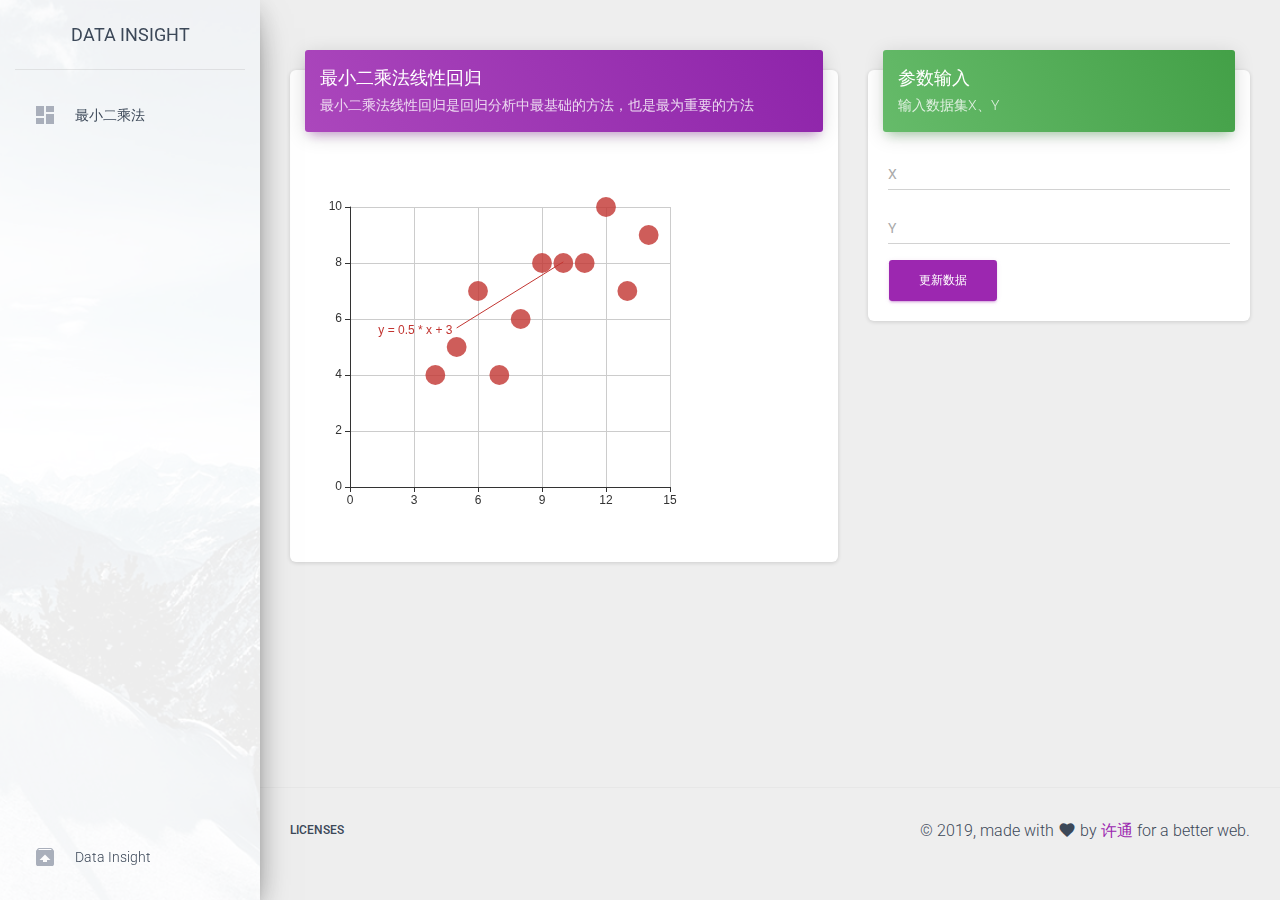
==== index.htm @ 3586f32a "整合界面" ====
<!DOCTYPE html>
<html lang="en">

<head>
  <meta charset="utf-8" />
  <link rel="apple-touch-icon" sizes="76x76" href="./assets/img/apple-icon.png">
  <link rel="icon" type="image/png" href="./assets/img/favicon.png">
  <meta http-equiv="X-UA-Compatible" content="IE=edge,chrome=1" />
  <title>
    Data Insight by 许通
  </title>
  <meta content='width=device-width, initial-scale=1.0, maximum-scale=1.0, user-scalable=0, shrink-to-fit=no' name='viewport' />
  <!--     Fonts and icons     -->
  <link rel="stylesheet" type="text/css" href="https://fonts.googleapis.com/css?family=Roboto:300,400,500,700|Roboto+Slab:400,700|Material+Icons" />
  <!-- CSS Files -->
  <link href="./assets/css/material-dashboard.css?v=2.1.1" rel="stylesheet" />
  <!-- CSS Just for demo purpose, don't include it in your project -->
  <link href="./assets/demo/demo.css" rel="stylesheet" />
</head>

<body class="">
  <div class="wrapper ">
    <div class="sidebar" data-color="purple" data-background-color="white" data-image="./assets/img/sidebar-1.jpg">
      <!--
        Tip 1: You can change the color of the sidebar using: data-color="purple | azure | green | orange | danger"

        Tip 2: you can also add an image using data-image tag
    -->
      <div class="logo">
        <a href="#" class="simple-text logo-normal">
          Data Insight
        </a>
      </div>
      <div class="sidebar-wrapper">
        <ul class="nav">
          <li class="nav-item  ">
            <a class="nav-link" href="#">
              <i class="material-icons">dashboard</i>
              <p>最小二乘法</p>
            </a>
          </li>
         
          <li class="nav-item active-pro ">
            <a class="nav-link" href="#">
              <i class="material-icons">unarchive</i>
              <p>Data Insight</p>
            </a>
          </li>
        </ul>
      </div>
    </div>
    <div class="main-panel">
      <!-- End Navbar -->
      <div class="content">
        <div class="container-fluid">
          <div class="row">
            <div class="col-md-7 mr-auto">
              <div class="card">
                <div class="card-header card-header-primary">
                  <h4 class="card-title">最小二乘法线性回归</h4>
                  <p class="card-category">
                    最小二乘法线性回归是回归分析中最基础的方法，也是最为重要的方法
                  </p>
                </div>
                <div class="card-body">
                  <div class="table-responsive table-upgrade">
                    <div id="main" style="width: 400px;height:400px;"></div>
                  </div>
                </div>
              </div>
            </div>
            <div class="col-md-5 mr-auto" >
              <div class="card" >
                <div class="card-header card-header-success">
                  <h4 class="card-title">参数输入</h4>
                  <p class="card-category">输入数据集X、Y
                  </p>
                </div>
                <div class="card-body">
                    <div class="row">
                      <div class="col-md-12">
                        <div class="form-group">
                          <label class="bmd-label-floating" id="x-label">X</label>
                          <input type="text" class="form-control" id="x-set">
                        </div>
                      </div>
                    </div>
                    <div class="row">
                      <div class="col-md-12">
                        <div class="form-group">
                          <label class="bmd-label-floating" id="y-label">Y</label>
                          <input type="text" class="form-control" id="y-set">
                        </div>
                      </div>
                    </div>
                    <button type="submit" class="btn btn-primary pull-right" id="update-data">更新数据</button>
                    <div class="clearfix"></div>
                </div>
              </div>
            </div>

          </div>
        </div>
      </div>
      <footer class="footer">
        <div class="container-fluid">
          <nav class="float-left">
            <ul>
              <li>
                <a href="https://www.creative-tim.com/license">
                  Licenses
                </a>
              </li>
            </ul>
          </nav>
          <div class="copyright float-right">
            &copy;
            2019, made with <i class="material-icons">favorite</i> by
            <a href="#" target="_blank">许通</a> for a better web.
          </div>
        </div>
      </footer>
    </div>
  </div>
  <!--   Core JS Files   -->
  <script src="./assets/js/core/jquery.min.js"></script>
  <script src="./assets/js/core/popper.min.js"></script>
  <script src="./assets/js/core/bootstrap-material-design.min.js"></script>
  <script src="./assets/js/plugins/perfect-scrollbar.jquery.min.js"></script>
  <!-- Plugin for the momentJs  -->
  <script src="./assets/js/plugins/moment.min.js"></script>
  <!--  Plugin for Sweet Alert -->
  <script src="./assets/js/plugins/sweetalert2.js"></script>
  <!-- Forms Validations Plugin -->
  <script src="./assets/js/plugins/jquery.validate.min.js"></script>
  <!-- Plugin for the Wizard, full documentation here: https://github.com/VinceG/twitter-bootstrap-wizard -->
  <script src="./assets/js/plugins/jquery.bootstrap-wizard.js"></script>
  <!--	Plugin for Select, full documentation here: http://silviomoreto.github.io/bootstrap-select -->
  <script src="./assets/js/plugins/bootstrap-selectpicker.js"></script>
  <!--  Plugin for the DateTimePicker, full documentation here: https://eonasdan.github.io/bootstrap-datetimepicker/ -->
  <script src="./assets/js/plugins/bootstrap-datetimepicker.min.js"></script>
  <!--  DataTables.net Plugin, full documentation here: https://datatables.net/  -->
  <script src="./assets/js/plugins/jquery.dataTables.min.js"></script>
  <!--	Plugin for Tags, full documentation here: https://github.com/bootstrap-tagsinput/bootstrap-tagsinputs  -->
  <script src="./assets/js/plugins/bootstrap-tagsinput.js"></script>
  <!-- Plugin for Fileupload, full documentation here: http://www.jasny.net/bootstrap/javascript/#fileinput -->
  <script src="./assets/js/plugins/jasny-bootstrap.min.js"></script>
  <!--  Full Calendar Plugin, full documentation here: https://github.com/fullcalendar/fullcalendar    -->
  <script src="./assets/js/plugins/fullcalendar.min.js"></script>
  <!-- Vector Map plugin, full documentation here: http://jvectormap.com/documentation/ -->
  <script src="./assets/js/plugins/jquery-jvectormap.js"></script>
  <!--  Plugin for the Sliders, full documentation here: http://refreshless.com/nouislider/ -->
  <script src="./assets/js/plugins/nouislider.min.js"></script>
  <!-- Include a polyfill for ES6 Promises (optional) for IE11, UC Browser and Android browser support SweetAlert -->
  <!-- Library for adding dinamically elements -->
  <script src="./assets/js/plugins/arrive.min.js"></script>
  <!-- Chartist JS -->
  <script src="./assets/js/plugins/chartist.min.js"></script>
  <!--  Notifications Plugin    -->
  <script src="./assets/js/plugins/bootstrap-notify.js"></script>
  <!-- Control Center for Material Dashboard: parallax effects, scripts for the example pages etc -->
  <script src="./assets/js/material-dashboard.js?v=2.1.1" type="text/javascript"></script>
  <!-- Material Dashboard DEMO methods, don't include it in your project! -->
  <script src="./assets/demo/demo.js"></script>

</body>

</html>
  <script>
    $(document).ready(function() {
      $().ready(function() {
        $sidebar = $('.sidebar');

        $sidebar_img_container = $sidebar.find('.sidebar-background');

        $full_page = $('.full-page');

        $sidebar_responsive = $('body > .navbar-collapse');

        window_width = $(window).width();

        fixed_plugin_open = $('.sidebar .sidebar-wrapper .nav li.active a p').html();

        if (window_width > 767 && fixed_plugin_open == 'Dashboard') {
          if ($('.fixed-plugin .dropdown').hasClass('show-dropdown')) {
            $('.fixed-plugin .dropdown').addClass('open');
          }

        }

        $('.fixed-plugin a').click(function(event) {
          // Alex if we click on switch, stop propagation of the event, so the dropdown will not be hide, otherwise we set the  section active
          if ($(this).hasClass('switch-trigger')) {
            if (event.stopPropagation) {
              event.stopPropagation();
            } else if (window.event) {
              window.event.cancelBubble = true;
            }
          }
        });

        $('.fixed-plugin .active-color span').click(function() {
          $full_page_background = $('.full-page-background');

          $(this).siblings().removeClass('active');
          $(this).addClass('active');

          var new_color = $(this).data('color');

          if ($sidebar.length != 0) {
            $sidebar.attr('data-color', new_color);
          }

          if ($full_page.length != 0) {
            $full_page.attr('filter-color', new_color);
          }

          if ($sidebar_responsive.length != 0) {
            $sidebar_responsive.attr('data-color', new_color);
          }
        });

        $('.fixed-plugin .background-color .badge').click(function() {
          $(this).siblings().removeClass('active');
          $(this).addClass('active');

          var new_color = $(this).data('background-color');

          if ($sidebar.length != 0) {
            $sidebar.attr('data-background-color', new_color);
          }
        });

        $('.fixed-plugin .img-holder').click(function() {
          $full_page_background = $('.full-page-background');

          $(this).parent('li').siblings().removeClass('active');
          $(this).parent('li').addClass('active');


          var new_image = $(this).find("img").attr('src');

          if ($sidebar_img_container.length != 0 && $('.switch-sidebar-image input:checked').length != 0) {
            $sidebar_img_container.fadeOut('fast', function() {
              $sidebar_img_container.css('background-image', 'url("' + new_image + '")');
              $sidebar_img_container.fadeIn('fast');
            });
          }

          if ($full_page_background.length != 0 && $('.switch-sidebar-image input:checked').length != 0) {
            var new_image_full_page = $('.fixed-plugin li.active .img-holder').find('img').data('src');

            $full_page_background.fadeOut('fast', function() {
              $full_page_background.css('background-image', 'url("' + new_image_full_page + '")');
              $full_page_background.fadeIn('fast');
            });
          }

          if ($('.switch-sidebar-image input:checked').length == 0) {
            var new_image = $('.fixed-plugin li.active .img-holder').find("img").attr('src');
            var new_image_full_page = $('.fixed-plugin li.active .img-holder').find('img').data('src');

            $sidebar_img_container.css('background-image', 'url("' + new_image + '")');
            $full_page_background.css('background-image', 'url("' + new_image_full_page + '")');
          }

          if ($sidebar_responsive.length != 0) {
            $sidebar_responsive.css('background-image', 'url("' + new_image + '")');
          }
        });

        $('.switch-sidebar-image input').change(function() {
          $full_page_background = $('.full-page-background');

          $input = $(this);

          if ($input.is(':checked')) {
            if ($sidebar_img_container.length != 0) {
              $sidebar_img_container.fadeIn('fast');
              $sidebar.attr('data-image', '#');
            }

            if ($full_page_background.length != 0) {
              $full_page_background.fadeIn('fast');
              $full_page.attr('data-image', '#');
            }

            background_image = true;
          } else {
            if ($sidebar_img_container.length != 0) {
              $sidebar.removeAttr('data-image');
              $sidebar_img_container.fadeOut('fast');
            }

            if ($full_page_background.length != 0) {
              $full_page.removeAttr('data-image', '#');
              $full_page_background.fadeOut('fast');
            }

            background_image = false;
          }
        });

        $('.switch-sidebar-mini input').change(function() {
          $body = $('body');

          $input = $(this);

          if (md.misc.sidebar_mini_active == true) {
            $('body').removeClass('sidebar-mini');
            md.misc.sidebar_mini_active = false;

            $('.sidebar .sidebar-wrapper, .main-panel').perfectScrollbar();

          } else {

            $('.sidebar .sidebar-wrapper, .main-panel').perfectScrollbar('destroy');

            setTimeout(function() {
              $('body').addClass('sidebar-mini');

              md.misc.sidebar_mini_active = true;
            }, 300);
          }

          // we simulate the window Resize so the charts will get updated in realtime.
          var simulateWindowResize = setInterval(function() {
            window.dispatchEvent(new Event('resize'));
          }, 180);

          // we stop the simulation of Window Resize after the animations are completed
          setTimeout(function() {
            clearInterval(simulateWindowResize);
          }, 1000);

        });
      });
    });
  </script>
<script src="assets/js/echarts.js"></script>
<script src="assets/js/sylvester.js"></script>
<script src='./regression.js'>
</script>
<script type="text/javascript" src="./assets/js/regression/ols.js"></script>
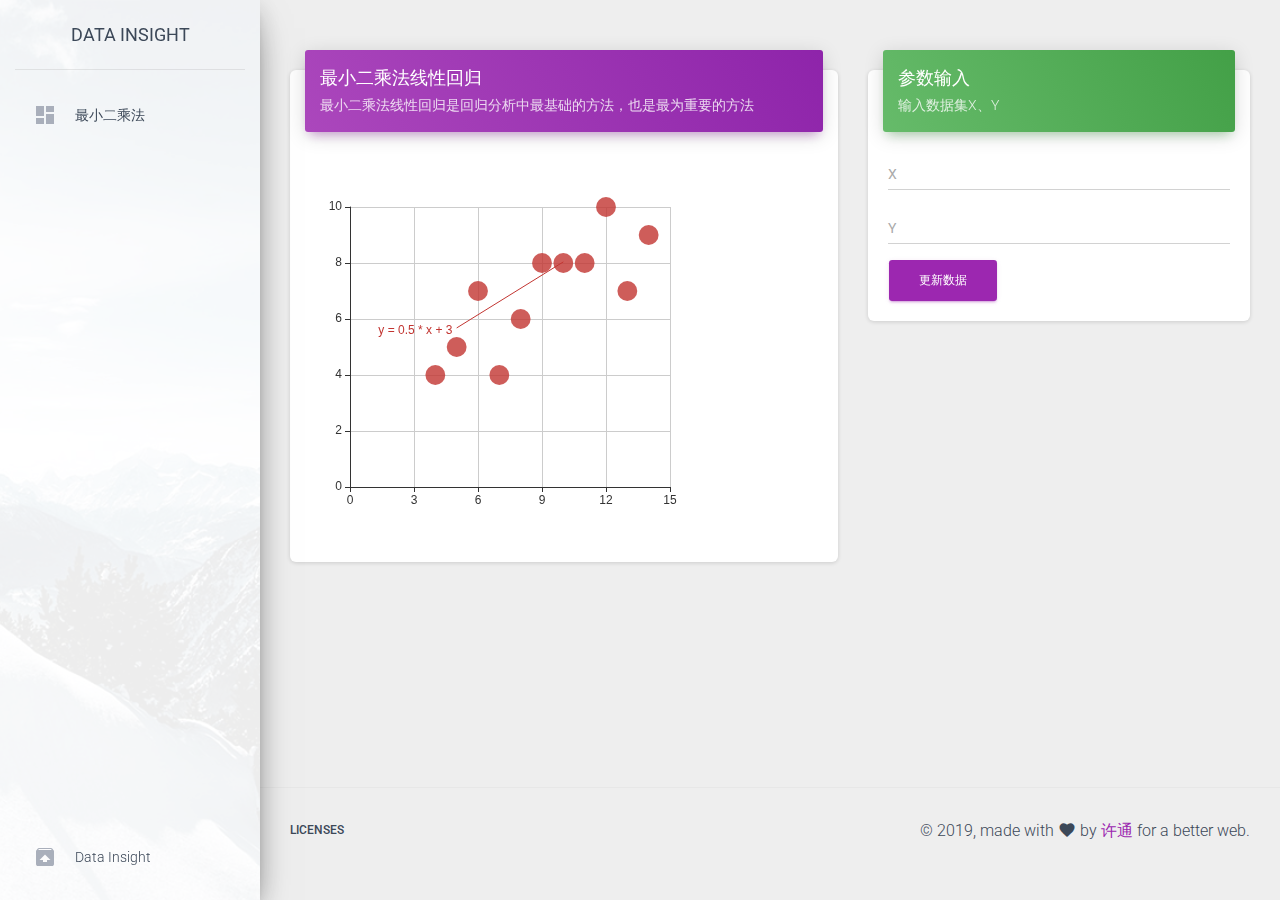
==== commit 188f4172: "整理代码" ====
--- a/index.htm
+++ b/index.htm
@@ -339,6 +339,6 @@
   </script>
 <script src="assets/js/echarts.js"></script>
 <script src="assets/js/sylvester.js"></script>
-<script src='./regression.js'>
+<script src='assets/js/regression/regression.js'>
 </script>
 <script type="text/javascript" src="./assets/js/regression/ols.js"></script>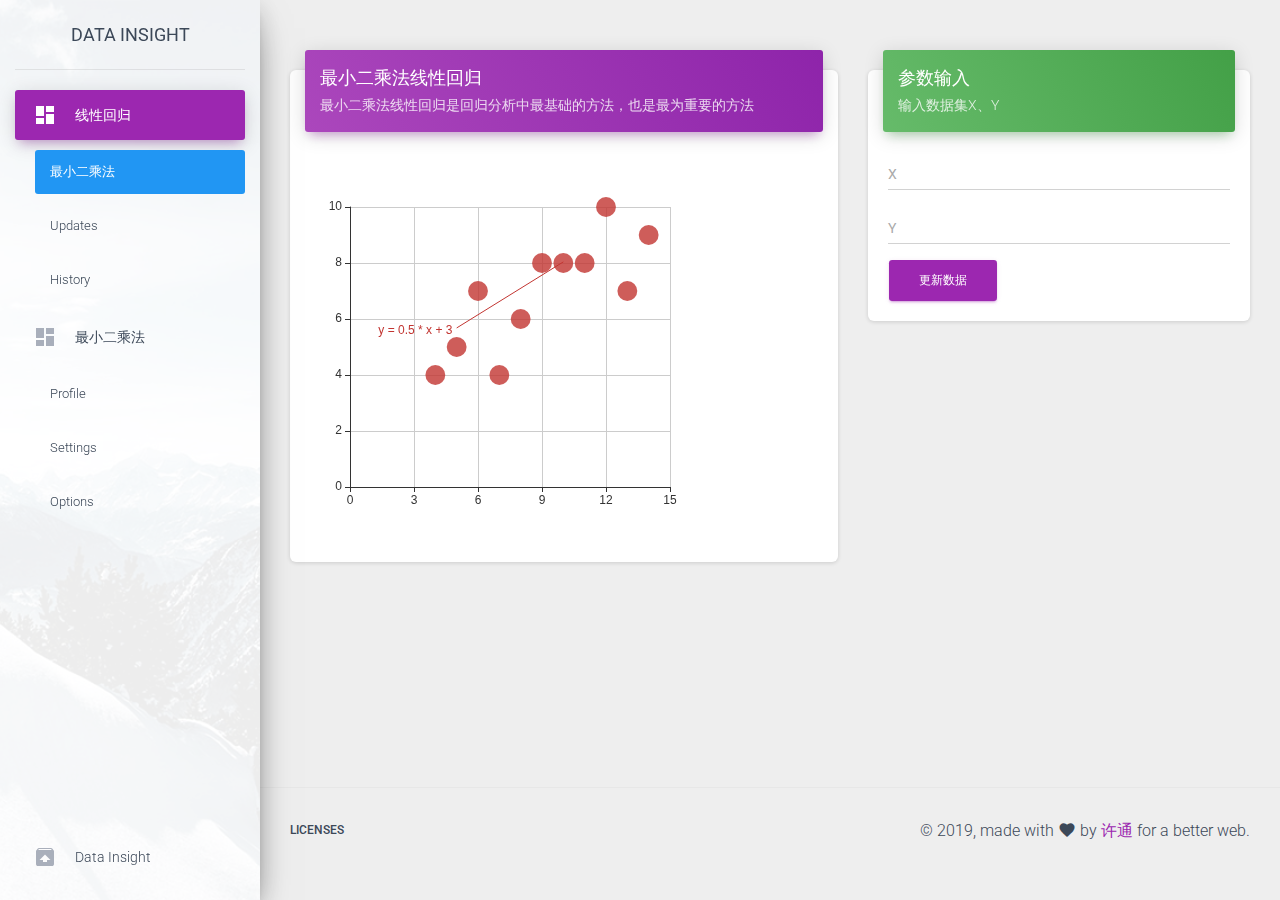
==== commit d65fcd2b: "添加二级导航" ====
--- a/index.htm
+++ b/index.htm
@@ -33,13 +33,34 @@
       </div>
       <div class="sidebar-wrapper">
         <ul class="nav">
-          <li class="nav-item  ">
+          <li class="nav-item active  ">
+            <a class="nav-link" href="#">
+              <i class="material-icons">dashboard</i>
+              <p>线性回归</p>
+            </a>
+            <ul class="nav sub-nav flex-column nav-pills nav-pills-primary" >
+              <li class="nav-item">
+                  <a class="nav-link active" href="#home" data-toggle="tab">最小二乘法</a>
+              </li>
+              <li class="nav-item">
+                  <a class="nav-link" href="#updates" data-toggle="tab">Updates</a>
+              </li>
+              <li class="nav-item">
+                  <a class="nav-link" href="#history" data-toggle="tab">History</a>
+              </li>
+            </ul>
+          </li>
+          <li class="nav-item ">
             <a class="nav-link" href="#">
               <i class="material-icons">dashboard</i>
               <p>最小二乘法</p>
             </a>
-          </li>
-         
+            <ul class="nav sub-nav nav-pills nav-pills-primary flex-column">
+              <li class="nav-item"><a class="nav-link" href="#tab1" data-toggle="tab">Profile</a></li>
+              <li class="nav-item"><a class="nav-link" href="#tab2" data-toggle="tab">Settings</a></li>
+              <li class="nav-item"><a class="nav-link" href="#tab3" data-toggle="tab">Options</a></li>
+            </ul>
+          </li>         
           <li class="nav-item active-pro ">
             <a class="nav-link" href="#">
               <i class="material-icons">unarchive</i>
--- a/assets/css/material-dashboard.css
+++ b/assets/css/material-dashboard.css
@@ -4075,6 +4075,7 @@
   margin-bottom: 0;
   list-style: none;
 }
+
 
 .nav-link {
   display: block;
@@ -14575,6 +14576,10 @@
   margin-top: 20px;
   display: block;
 }
+.sidebar .nav .sub-nav{
+  padding-left: 20px;
+  margin-top: 10px;
+}
 
 .sidebar .nav .caret {
   margin-top: 13px;
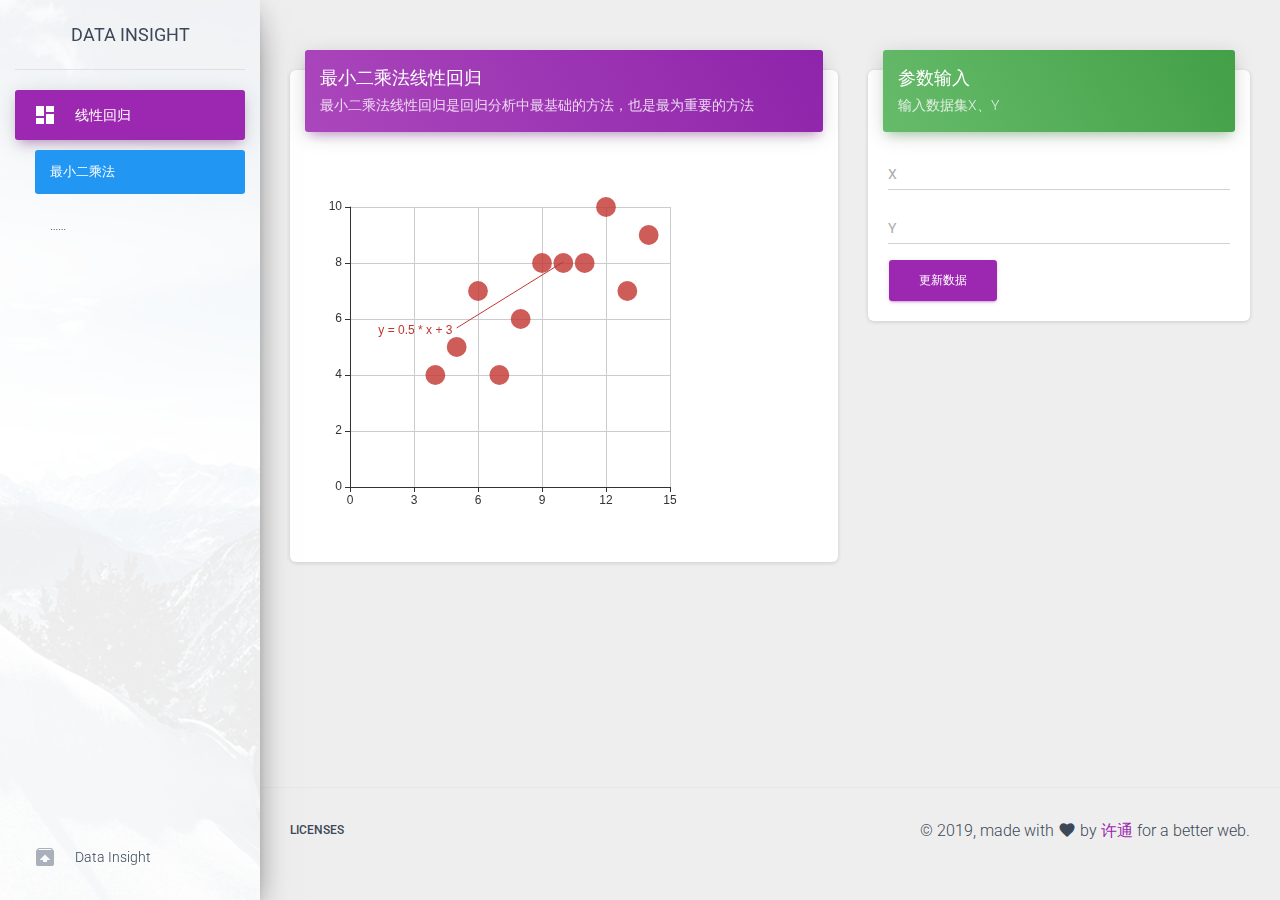
==== commit 149001bd: "界面整理" ====
--- a/index.htm
+++ b/index.htm
@@ -42,25 +42,13 @@
               <li class="nav-item">
                   <a class="nav-link active" href="#home" data-toggle="tab">最小二乘法</a>
               </li>
+      
               <li class="nav-item">
-                  <a class="nav-link" href="#updates" data-toggle="tab">Updates</a>
-              </li>
-              <li class="nav-item">
-                  <a class="nav-link" href="#history" data-toggle="tab">History</a>
+                  <a class="nav-link" href="#history" data-toggle="tab">……</a>
               </li>
             </ul>
           </li>
-          <li class="nav-item ">
-            <a class="nav-link" href="#">
-              <i class="material-icons">dashboard</i>
-              <p>最小二乘法</p>
-            </a>
-            <ul class="nav sub-nav nav-pills nav-pills-primary flex-column">
-              <li class="nav-item"><a class="nav-link" href="#tab1" data-toggle="tab">Profile</a></li>
-              <li class="nav-item"><a class="nav-link" href="#tab2" data-toggle="tab">Settings</a></li>
-              <li class="nav-item"><a class="nav-link" href="#tab3" data-toggle="tab">Options</a></li>
-            </ul>
-          </li>         
+           
           <li class="nav-item active-pro ">
             <a class="nav-link" href="#">
               <i class="material-icons">unarchive</i>
